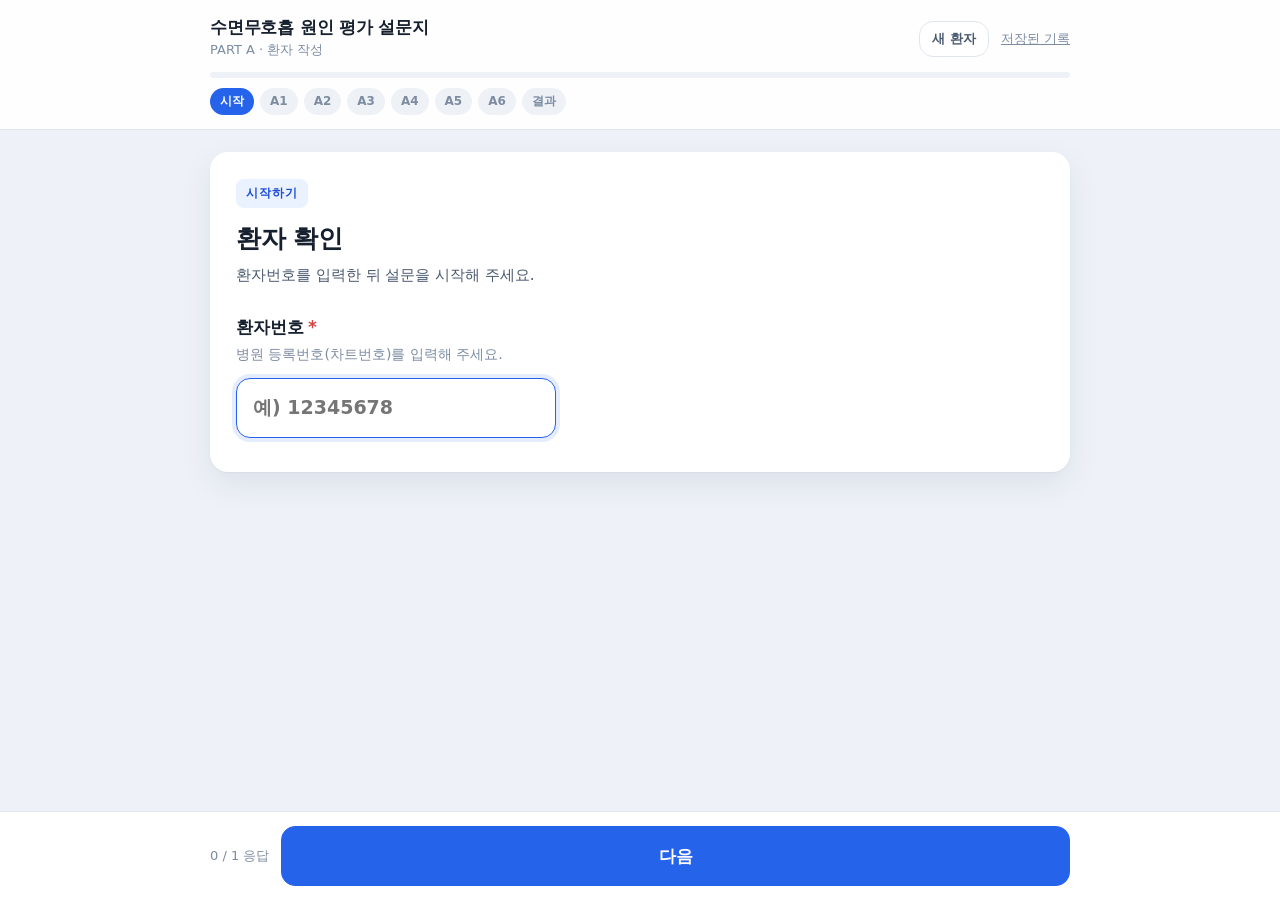
==== index.html @ 3e36825b "수면무호흡 원인 평가 설문지(PART A) 태블릿 웹 프로그램 추가 - 환자번호 입력 후 A1~A6 섹션을 한 화면씩 진행하는 태블릿용 설문 UI - 조건부 문항(약물명·혈압약 개" ====
<!doctype html>
<html lang="ko">
<head>
<meta charset="utf-8">
<meta name="viewport" content="width=device-width, initial-scale=1, viewport-fit=cover, maximum-scale=1">
<meta name="theme-color" content="#2563eb">
<meta name="apple-mobile-web-app-capable" content="yes">
<title>수면무호흡 원인 평가 설문지</title>
<link rel="icon" href="data:image/svg+xml,%3Csvg xmlns=%27http://www.w3.org/2000/svg%27 viewBox=%270 0 32 32%27%3E%3Ctext y=%2726%27 font-size=%2726%27%3E%F0%9F%9B%8C%3C/text%3E%3C/svg%3E">
<link rel="stylesheet" href="assets/styles.css">
</head>
<body>
  <header class="topbar no-print">
    <div class="topbar__inner">
      <div>
        <div class="topbar__title">수면무호흡 원인 평가 설문지</div>
        <div class="topbar__sub">PART A · 환자 작성</div>
      </div>
      <div class="topbar__meta">
        <div class="topbar__pid" id="topPid"></div>
        <button type="button" class="btn btn--ghost" data-act="reset" style="min-height:36px;padding:0 12px;font-size:13px;margin-top:4px">새 환자</button>
        <a href="records.html" style="font-size:13px;color:#7d8ca1;margin-left:8px">저장된 기록</a>
      </div>
    </div>
    <div class="progress">
      <div class="progress__track"><div class="progress__bar" id="progressBar"></div></div>
      <div class="progress__steps" id="progressSteps"></div>
    </div>
  </header>

  <main class="wrap" id="app"></main>
  <nav class="navbar no-print" id="nav"></nav>

  <script src="assets/schema.js"></script>
  <script src="assets/app.js"></script>
</body>
</html>
---- assets/styles.css ----
/* 수면무호흡 원인 평가 설문지 — 태블릿용 스타일 */
:root {
  --bg: #eef2f8;
  --card: #ffffff;
  --ink: #16202e;
  --ink-2: #4a5a70;
  --ink-3: #7d8ca1;
  --line: #dfe6f0;
  --line-2: #eef2f7;
  --brand: #2563eb;
  --brand-ink: #1d4ed8;
  --brand-soft: #eaf1ff;
  --ok: #0f9d70;
  --warn: #b45309;
  --warn-soft: #fff5e6;
  --danger: #d64545;
  --radius: 18px;
  --shadow: 0 1px 2px rgba(16, 32, 56, .04), 0 12px 32px rgba(16, 32, 56, .08);
  --tap: 60px;
}

* { box-sizing: border-box; -webkit-tap-highlight-color: transparent; }

html, body {
  margin: 0;
  padding: 0;
  background: var(--bg);
  color: var(--ink);
  font-family: Pretendard, "Apple SD Gothic Neo", "Noto Sans KR", "Malgun Gothic", system-ui, -apple-system, sans-serif;
  font-size: 17px;
  line-height: 1.55;
  -webkit-text-size-adjust: 100%;
}

button, input, select { font: inherit; color: inherit; }

/* ── 상단 바 ─────────────────────────────── */
.topbar {
  position: sticky;
  top: 0;
  z-index: 20;
  background: rgba(255, 255, 255, .92);
  backdrop-filter: blur(8px);
  border-bottom: 1px solid var(--line);
}
.topbar__inner {
  max-width: 900px;
  margin: 0 auto;
  padding: 14px 20px 12px;
  display: flex;
  align-items: center;
  gap: 14px;
}
.topbar__title { font-size: 17px; font-weight: 700; letter-spacing: -.2px; }
.topbar__sub { font-size: 13px; color: var(--ink-3); }
.topbar__meta { margin-left: auto; text-align: right; font-size: 13px; color: var(--ink-3); }
.topbar__pid { font-weight: 700; color: var(--brand-ink); font-size: 15px; }

.progress { max-width: 900px; margin: 0 auto; padding: 0 20px 14px; }
.progress__track { height: 6px; border-radius: 99px; background: var(--line-2); overflow: hidden; }
.progress__bar { height: 100%; width: 0; border-radius: 99px; background: var(--brand); transition: width .3s ease; }
.progress__steps { display: flex; gap: 6px; margin-top: 10px; flex-wrap: wrap; }
.progress__step {
  font-size: 12px; font-weight: 600; color: var(--ink-3);
  padding: 4px 10px; border-radius: 99px; background: var(--line-2);
}
.progress__step.is-done { color: var(--ok); background: #e8f6f1; }
.progress__step.is-current { color: #fff; background: var(--brand); }

/* ── 본문 ────────────────────────────────── */
.wrap { max-width: 900px; margin: 0 auto; padding: 22px 20px 140px; }

.card {
  background: var(--card);
  border-radius: var(--radius);
  box-shadow: var(--shadow);
  padding: 26px 26px 30px;
}

.sec-no {
  display: inline-block;
  font-size: 12px; font-weight: 800; letter-spacing: .08em;
  color: var(--brand-ink); background: var(--brand-soft);
  padding: 5px 10px; border-radius: 8px; margin-bottom: 12px;
}
.sec-title { margin: 0 0 6px; font-size: 25px; font-weight: 800; letter-spacing: -.5px; }
.sec-desc { margin: 0 0 4px; color: var(--ink-2); font-size: 15px; }

.q { padding: 22px 0; border-bottom: 1px solid var(--line-2); }
.q:last-child { border-bottom: 0; padding-bottom: 4px; }
.q__label { font-size: 17px; font-weight: 650; margin-bottom: 12px; display: block; }
.q__req { color: var(--danger); margin-left: 4px; }
.q__help { display: block; font-weight: 400; font-size: 14px; color: var(--ink-3); margin-top: 4px; }
.q.is-error .q__label { color: var(--danger); }
.q.is-error .opt, .q.is-error .field__input { border-color: #f0b4b4; }

/* 선택지 */
.opts { display: flex; flex-wrap: wrap; gap: 10px; }
.opts--stack { flex-direction: column; }
.opt {
  flex: 1 1 160px;
  min-height: var(--tap);
  display: flex; align-items: center; gap: 10px;
  padding: 12px 16px;
  border: 1.5px solid var(--line);
  border-radius: 14px;
  background: #fff;
  cursor: pointer;
  transition: border-color .15s, background .15s, transform .05s;
  text-align: left;
}
.opt:active { transform: scale(.985); }
.opt__mark {
  flex: 0 0 22px; height: 22px; border-radius: 50%;
  border: 2px solid #c6d0de; display: grid; place-items: center;
}
.opt--check .opt__mark { border-radius: 7px; }
.opt__mark::after { content: ''; width: 10px; height: 10px; border-radius: 50%; background: transparent; }
.opt--check .opt__mark::after { border-radius: 3px; }
.opt__text { font-weight: 600; }
.opt.is-on { border-color: var(--brand); background: var(--brand-soft); }
.opt.is-on .opt__mark { border-color: var(--brand); background: var(--brand); }
.opt.is-on .opt__mark::after { background: #fff; }
.opt.is-on .opt__text { color: var(--brand-ink); }

/* 입력 필드 */
.field { display: flex; align-items: center; gap: 10px; flex-wrap: wrap; }
.field__input {
  min-height: var(--tap);
  flex: 1 1 200px;
  max-width: 320px;
  padding: 12px 16px;
  border: 1.5px solid var(--line);
  border-radius: 14px;
  background: #fff;
  font-size: 19px;
  font-weight: 600;
  outline: none;
}
.field__input:focus { border-color: var(--brand); box-shadow: 0 0 0 4px rgba(37, 99, 235, .12); }
.field__unit { font-size: 16px; color: var(--ink-2); font-weight: 600; }
.field__unit-sel {
  min-height: var(--tap); padding: 0 14px; border-radius: 14px;
  border: 1.5px solid var(--line); background: #fff; font-weight: 600;
}
.field__note { width: 100%; font-size: 14px; color: var(--ink-3); }

.bmi-hint {
  margin-top: 14px; padding: 12px 16px; border-radius: 12px;
  background: var(--brand-soft); color: var(--brand-ink);
  font-weight: 650; font-size: 15px;
}

/* ESS 척도 */
.legend {
  margin: 4px 0 18px; padding: 12px 16px; border-radius: 12px;
  background: #f6f8fc; color: var(--ink-2); font-size: 14px; font-weight: 600;
}
.scale-row { padding: 16px 0; border-bottom: 1px solid var(--line-2); }
.scale-row:last-of-type { border-bottom: 0; }
.scale-row__label { font-weight: 650; margin-bottom: 10px; }
.scale-row__num { color: var(--ink-3); margin-right: 8px; }
.scale-opts { display: grid; grid-template-columns: repeat(4, 1fr); gap: 8px; }
.scale-opt {
  min-height: var(--tap);
  border: 1.5px solid var(--line); border-radius: 14px; background: #fff;
  display: flex; flex-direction: column; align-items: center; justify-content: center;
  cursor: pointer; transition: border-color .15s, background .15s;
}
.scale-opt b { font-size: 20px; }
.scale-opt span { font-size: 11.5px; color: var(--ink-3); }
.scale-opt.is-on { border-color: var(--brand); background: var(--brand-soft); }
.scale-opt.is-on b, .scale-opt.is-on span { color: var(--brand-ink); }
.ess-total {
  margin-top: 20px; padding: 16px 18px; border-radius: 14px;
  background: #f6f8fc; display: flex; align-items: center; gap: 12px; flex-wrap: wrap;
}
.ess-total__num { font-size: 24px; font-weight: 800; }
.ess-total__flag { font-size: 14px; font-weight: 700; color: var(--warn); }

/* ── 하단 내비게이션 ──────────────────────── */
.navbar {
  position: fixed; left: 0; right: 0; bottom: 0; z-index: 30;
  background: rgba(255, 255, 255, .95);
  backdrop-filter: blur(8px);
  border-top: 1px solid var(--line);
  padding-bottom: env(safe-area-inset-bottom);
}
.navbar__inner {
  max-width: 900px; margin: 0 auto; padding: 14px 20px;
  display: flex; align-items: center; gap: 12px;
}
.btn {
  min-height: var(--tap); padding: 0 26px;
  border-radius: 14px; border: 1.5px solid var(--line);
  background: #fff; font-weight: 700; cursor: pointer;
  transition: background .15s, opacity .15s;
}
.btn:active { opacity: .85; }
.btn--primary { background: var(--brand); border-color: var(--brand); color: #fff; flex: 1; }
.btn--ghost { color: var(--ink-2); }
.btn--wide { flex: 1; }
.btn[disabled] { opacity: .45; cursor: default; }
.nav-hint { font-size: 13px; color: var(--ink-3); }

/* ── 결과 화면 ────────────────────────────── */
.result-head {
  display: flex; align-items: flex-start; gap: 16px; flex-wrap: wrap;
  padding-bottom: 18px; border-bottom: 2px solid var(--line);
}
.result-head__title { margin: 0; font-size: 24px; font-weight: 800; letter-spacing: -.5px; }
.result-head__meta { color: var(--ink-3); font-size: 14px; margin-top: 4px; }
.result-head__pid {
  margin-left: auto; text-align: right;
  background: var(--brand-soft); color: var(--brand-ink);
  padding: 10px 16px; border-radius: 12px;
}
.result-head__pid small { display: block; font-size: 12px; font-weight: 700; opacity: .75; }
.result-head__pid b { font-size: 22px; letter-spacing: .5px; }

.kpis { display: grid; grid-template-columns: repeat(4, 1fr); gap: 12px; margin: 18px 0 4px; }
.kpi { border: 1.5px solid var(--line); border-radius: 14px; padding: 14px 16px; background: #fbfcfe; }
.kpi__k { font-size: 12px; font-weight: 700; color: var(--ink-3); letter-spacing: .02em; }
.kpi__v { font-size: 23px; font-weight: 800; letter-spacing: -.5px; margin-top: 2px; }
.kpi__s { font-size: 12.5px; color: var(--ink-2); }
.kpi.is-warn { border-color: #f2d49b; background: var(--warn-soft); }
.kpi.is-warn .kpi__v, .kpi.is-warn .kpi__s { color: var(--warn); }

.flags { display: flex; flex-wrap: wrap; gap: 8px; margin: 18px 0 6px; }
.flag {
  font-size: 13px; font-weight: 700; padding: 7px 12px; border-radius: 99px;
  background: var(--warn-soft); color: var(--warn); border: 1px solid #f2d49b;
}
.flag--none { background: #e8f6f1; color: var(--ok); border-color: #b9e3d5; }

.res-sec { margin-top: 22px; break-inside: avoid; }
.res-sec__title {
  font-size: 13px; font-weight: 800; letter-spacing: .06em; color: var(--brand-ink);
  padding-bottom: 8px; border-bottom: 1.5px solid var(--brand-soft); margin-bottom: 10px;
}
.res-grid { display: grid; grid-template-columns: repeat(2, minmax(0, 1fr)); gap: 6px 22px; }
.res-item {
  display: flex; gap: 12px; align-items: baseline;
  padding: 7px 0; border-bottom: 1px dashed var(--line-2);
}
.res-item__k { flex: 0 0 42%; font-size: 14px; color: var(--ink-2); }
.res-item__v { flex: 1; font-weight: 700; font-size: 15px; }
.res-item__v.is-empty { color: var(--ink-3); font-weight: 500; }
.res-item.is-flag .res-item__v { color: var(--warn); }

.ess-grid { display: grid; grid-template-columns: repeat(4, minmax(0, 1fr)); gap: 8px; }
.ess-cell { border: 1px solid var(--line); border-radius: 10px; padding: 8px 10px; background: #fbfcfe; }
.ess-cell__k { font-size: 12px; color: var(--ink-3); }
.ess-cell__v { font-size: 17px; font-weight: 800; }

.save-state { font-size: 14px; font-weight: 700; }
.save-state.is-ok { color: var(--ok); }
.save-state.is-err { color: var(--danger); }

.disclaimer {
  margin-top: 22px; padding: 14px 16px; border-radius: 12px;
  background: #f6f8fc; color: var(--ink-2); font-size: 13.5px; line-height: 1.6;
}

/* 저장 기록 화면 */
.rec-table { width: 100%; border-collapse: collapse; font-size: 15px; }
.rec-table th, .rec-table td { padding: 12px 10px; text-align: left; border-bottom: 1px solid var(--line-2); }
.rec-table th { font-size: 12.5px; color: var(--ink-3); letter-spacing: .04em; }
.rec-table tbody tr:hover { background: #f8fafd; }
.rec-empty { padding: 40px 0; text-align: center; color: var(--ink-3); }
.toolbar { display: flex; gap: 10px; flex-wrap: wrap; margin-bottom: 18px; }
.tag { font-size: 12px; font-weight: 700; padding: 3px 9px; border-radius: 99px; background: var(--line-2); color: var(--ink-2); }
.tag--warn { background: var(--warn-soft); color: var(--warn); }

/* 태블릿 세로 / 소형 화면 */
@media (max-width: 720px) {
  .kpis { grid-template-columns: repeat(2, 1fr); }
  .res-grid { grid-template-columns: 1fr; }
  .ess-grid { grid-template-columns: repeat(2, 1fr); }
  .sec-title { font-size: 22px; }
  .card { padding: 20px 18px 24px; }
}

/* 인쇄 (PDF 저장) */
@media print {
  body { background: #fff; font-size: 12px; }
  .topbar, .navbar, .no-print { display: none !important; }
  .wrap { padding: 0; max-width: none; }
  .card { box-shadow: none; padding: 0; }
  .res-grid { gap: 2px 18px; }
  .kpi, .res-sec { break-inside: avoid; }
}
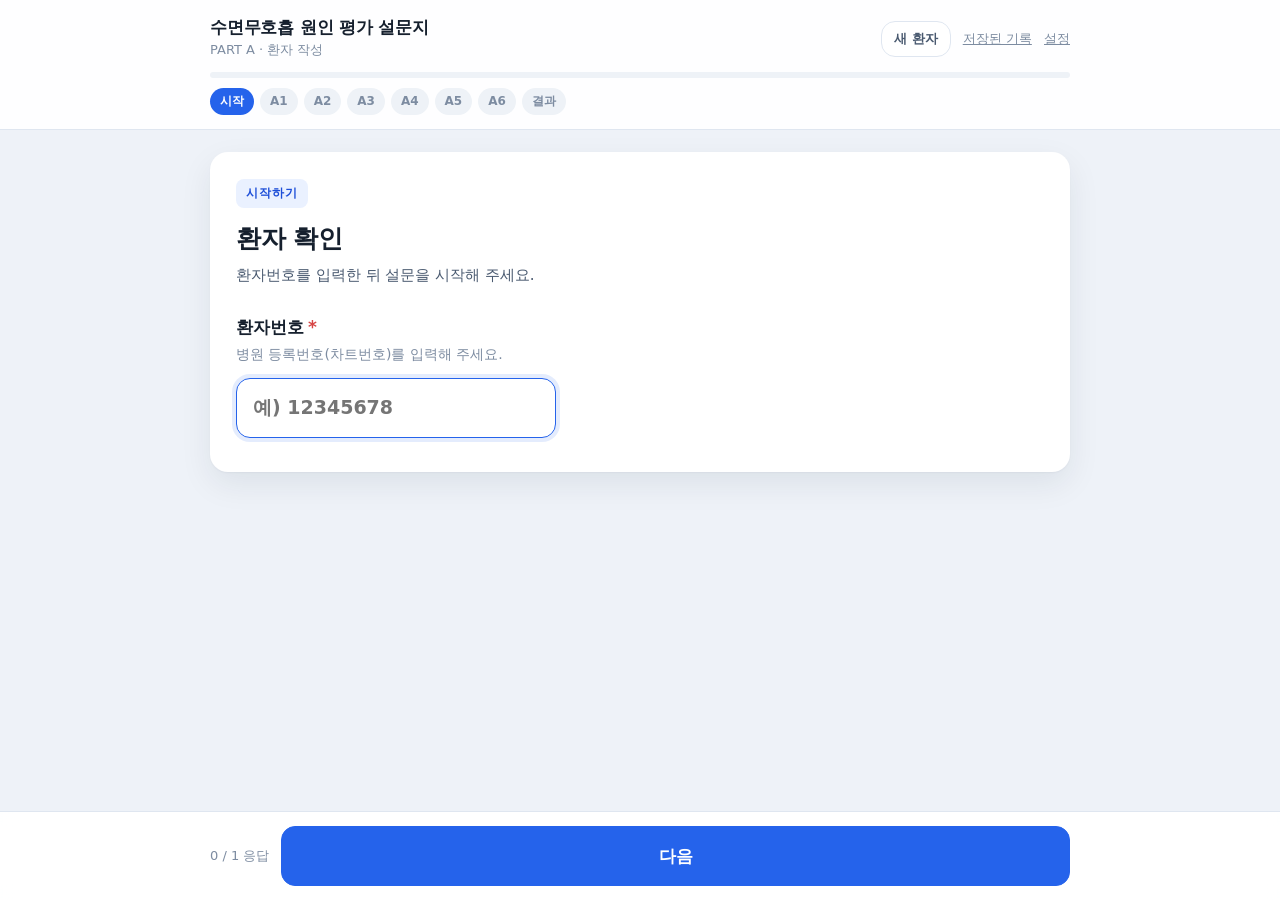
==== commit eceb5046: "구글 시트 저장 방식 추가 — 서버 PC 없이도 결과 저장 - assets/storage.js: 저장소 계층 분리 (구글 시트 / 병원 서버 / 오프라인 대기열) - google-" ====
--- a/index.html
+++ b/index.html
@@ -20,6 +20,7 @@
         <div class="topbar__pid" id="topPid"></div>
         <button type="button" class="btn btn--ghost" data-act="reset" style="min-height:36px;padding:0 12px;font-size:13px;margin-top:4px">새 환자</button>
         <a href="records.html" style="font-size:13px;color:#7d8ca1;margin-left:8px">저장된 기록</a>
+        <a href="settings.html" style="font-size:13px;color:#7d8ca1;margin-left:8px">설정</a>
       </div>
     </div>
     <div class="progress">
@@ -32,6 +33,7 @@
   <nav class="navbar no-print" id="nav"></nav>
 
   <script src="assets/schema.js"></script>
+  <script src="assets/storage.js"></script>
   <script src="assets/app.js"></script>
 </body>
 </html>
--- a/assets/styles.css
+++ b/assets/styles.css
@@ -256,6 +256,8 @@
 .save-state { font-size: 14px; font-weight: 700; }
 .save-state.is-ok { color: var(--ok); }
 .save-state.is-err { color: var(--danger); }
+.save-state.is-warn { color: var(--warn); }
+.save-state a { color: var(--brand); }
 
 .disclaimer {
   margin-top: 22px; padding: 14px 16px; border-radius: 12px;
